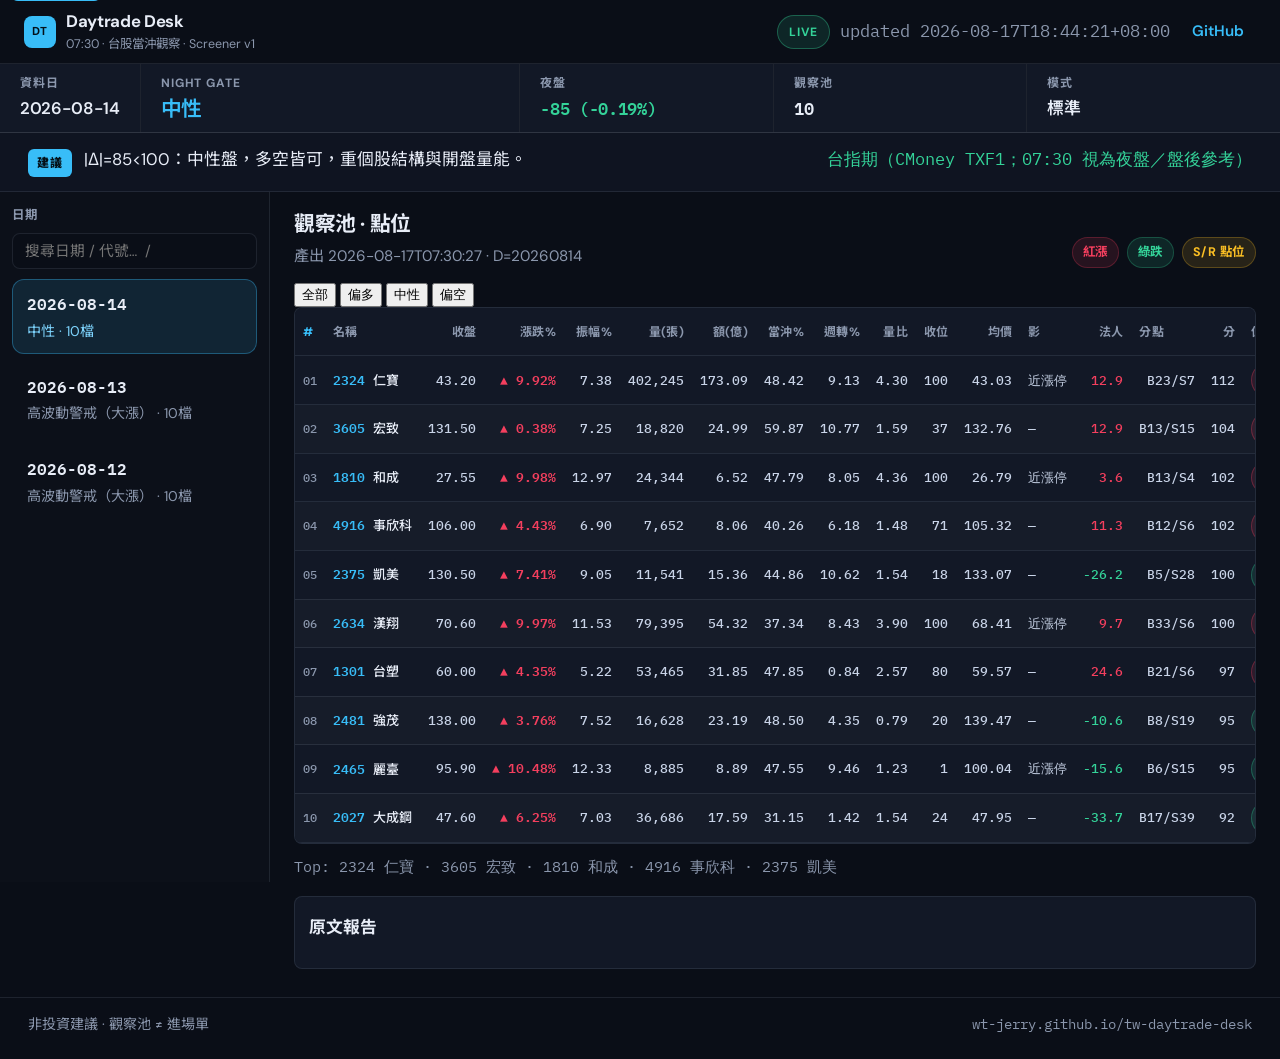
==== index.html @ 302ff069 "chore(desk): update tracker 2026-08-17 18:44:21" ====
<!DOCTYPE html>
<html lang="zh-Hant">
<head>
  <meta charset="UTF-8" />
  <meta name="viewport" content="width=device-width, initial-scale=1, viewport-fit=cover" />
  <title>TW Daytrade Desk</title>
  <meta name="description" content="每日 07:30 台股當沖觀察池 · 點位回溯" />
  <meta name="theme-color" content="#0d1421" />
  <meta name="mobile-web-app-capable" content="yes" />
  <meta name="apple-mobile-web-app-capable" content="yes" />
  <script>
    (function () {
      var p = location.pathname || "";
      if (p.indexOf("/tw-daytrade-desk") === 0) {
        var b = document.createElement("base");
        b.href = "/tw-daytrade-desk/";
        document.head.appendChild(b);
      }
    })();
  </script>
  <link rel="preconnect" href="https://fonts.googleapis.com" />
  <link rel="preconnect" href="https://fonts.gstatic.com" crossorigin />
  <link href="https://fonts.googleapis.com/css2?family=DM+Sans:ital,opsz,wght@0,9..40,400;0,9..40,500;0,9..40,600;0,9..40,700;1,9..40,500&family=IBM+Plex+Mono:wght@400;500;600&family=Noto+Sans+TC:wght@400;500;700&display=swap" rel="stylesheet" />
  <link rel="stylesheet" href="assets/desk.css?v=6.4" />
</head>
<body>
  <a class="skip" href="#content">跳至內容</a>

  <header class="topbar">
    <div class="brand">
      <span class="logo" aria-hidden="true">DT</span>
      <div>
        <div class="brand-name">Daytrade Desk</div>
        <div class="brand-tag">07:30 · 台股當沖觀察 · Screener v1</div>
      </div>
    </div>
    <div class="top-actions">
      <span id="pill-status" class="badge">…</span>
      <span id="updated-at" class="muted mono desktop-inline">—</span>
      <a class="link desktop-inline" href="https://github.com/WT-Jerry/tw-daytrade-desk" target="_blank" rel="noopener">GitHub</a>
    </div>
  </header>

  <section class="ticker" id="ticker" aria-label="當日情境摘要">
    <div class="ticker-item">
      <span class="t-k">資料日</span>
      <span class="t-v" id="d-date">—</span>
    </div>
    <div class="ticker-item grow">
      <span class="t-k">Night Gate</span>
      <span class="t-v gate" id="d-gate">—</span>
    </div>
    <div class="ticker-item">
      <span class="t-k">夜盤</span>
      <span class="t-v mono" id="d-chg">—</span>
    </div>
    <div class="ticker-item">
      <span class="t-k">觀察池</span>
      <span class="t-v mono" id="d-count">—</span>
    </div>
    <div class="ticker-item">
      <span class="t-k">模式</span>
      <span class="t-v" id="d-mode">—</span>
    </div>
  </section>

  <div class="advice-bar" id="advice-bar">
    <span class="advice-label">建議</span>
    <p id="d-advice">載入中…</p>
    <span class="mono muted" id="d-index"></span>
  </div>

  <main id="content" class="wrap">
    <section class="dates-panel">
      <div class="dates-head">
        <h2>日期</h2>
        <label class="sr-only" for="search">搜尋</label>
        <input id="search" type="search" placeholder="搜尋日期 / 代號…  /" autocomplete="off" enterkeyhint="search" />
      </div>
      <div id="archive-list" class="dates" role="listbox" aria-label="報告日期"></div>
    </section>

    <section class="main-panel">
      <div id="empty" class="empty hidden">
        <h2>尚無報告</h2>
        <p>等待 07:30 排程寫入資料。</p>
      </div>

      <article id="detail" class="detail hidden">
        <div class="panel-head">
          <div>
            <h2>觀察池 · 點位</h2>
            <p class="sub" id="d-generated">—</p>
          </div>
          <div class="legend">
            <span class="lg up">紅漲</span>
            <span class="lg down">綠跌</span>
            <span class="lg sr">S/R 點位</span>
          </div>
        </div>

        <div class="pool-toolbar" id="pool-toolbar">
          <div class="bias-filters" role="tablist" aria-label="偏向篩選">
            <button type="button" class="chip on" data-bias="all" role="tab" aria-selected="true">全部</button>
            <button type="button" class="chip" data-bias="long" role="tab" aria-selected="false">偏多</button>
            <button type="button" class="chip" data-bias="mid" role="tab" aria-selected="false">中性</button>
            <button type="button" class="chip" data-bias="short" role="tab" aria-selected="false">偏空</button>
          </div>
        </div>

        <div id="cards" class="cards" aria-label="觀察池票帶"></div>

        <div class="table-scroll desktop-only">
          <table id="tbl">
            <thead>
              <tr>
                <th data-sort="i">#</th>
                <th data-sort="code">名稱</th>
                <th class="num" data-sort="closeN">收盤</th>
                <th class="num" data-sort="chgN">漲跌%</th>
                <th class="num" data-sort="ampN">振幅%</th>
                <th class="num" data-sort="lotsN">量(張)</th>
                <th class="num" data-sort="tvN">額(億)</th>
                <th class="num" data-sort="dtrN">當沖%</th>
                <th class="num" data-sort="turnN">週轉%</th>
                <th class="num" data-sort="volN">量比</th>
                <th class="num" data-sort="posN">收位</th>
                <th class="num" data-sort="vwapN">均價</th>
                <th data-sort="wick">影</th>
                <th class="num" data-sort="instN">法人</th>
                <th data-sort="broker">分點</th>
                <th class="num" data-sort="scoreN">分</th>
                <th data-sort="bias">偏向</th>
                <th class="sr num" data-sort="supportN">支撐</th>
                <th class="sr num" data-sort="resistN">壓力</th>
              </tr>
            </thead>
            <tbody></tbody>
          </table>
        </div>

        <div class="tops mono muted" id="d-top-codes"></div>

        <details class="raw">
          <summary>原文報告</summary>
          <pre id="d-md"></pre>
        </details>
      </article>
    </section>
  </main>

  <footer class="foot">
    <span>非投資建議 · 觀察池 ≠ 進場單</span>
    <span class="mono">wt-jerry.github.io/tw-daytrade-desk</span>
  </footer>

  <script src="assets/desk.js?v=6.4"></script>
</body>
</html>
---- assets/desk.css ----
/* Daytrade Desk v4 — mobile cards first, desktop table
   Cool charcoal + cyan · TW red-up / green-down
   Phone: vertical scroll only, larger type, no horizontal pan
*/
:root {
  --bg: #0a0e17;
  --bg-elev: #121826;
  --bg-soft: #171e2e;
  --line: rgba(148, 163, 184, 0.14);
  --line-2: rgba(148, 163, 184, 0.22);
  --text: #e8edf7;
  --muted: #8b97ad;
  --cyan: #38bdf8;
  --cyan-dim: rgba(56, 189, 248, 0.12);
  --up: #f43f5e;
  --up-bg: rgba(244, 63, 94, 0.12);
  --down: #34d399;
  --down-bg: rgba(52, 211, 153, 0.12);
  --sr: #fbbf24;
  --sr-bg: rgba(251, 191, 36, 0.12);
  --ok: #34d399;
  --radius: 8px;
  --font: "DM Sans", "Noto Sans TC", system-ui, sans-serif;
  --mono: "IBM Plex Mono", ui-monospace, monospace;
  --shadow: 0 12px 40px rgba(0, 0, 0, 0.35);
  --tap: 48px;
}

*, *::before, *::after { box-sizing: border-box; }
html {
  -webkit-text-size-adjust: 100%;
  text-size-adjust: 100%;
  overflow-x: hidden;
}
body {
  margin: 0;
  min-height: 100vh;
  min-height: 100dvh;
  font-family: var(--font);
  font-size: 17px;
  line-height: 1.5;
  color: var(--text);
  overflow-x: hidden;
  background: var(--bg);
}

.sr-only {
  position: absolute; width: 1px; height: 1px; overflow: hidden;
  clip: rect(0,0,0,0); white-space: nowrap;
}
.skip {
  position: absolute; left: 10px; top: -40px; z-index: 99;
  background: var(--cyan); color: #041018; padding: 8px 12px;
  border-radius: 8px; font-weight: 700; text-decoration: none;
}
.skip:focus { top: 10px; }
.mono { font-family: var(--mono); font-variant-numeric: tabular-nums; }
.muted { color: var(--muted); }
.hidden { display: none !important; }
.up { color: var(--up) !important; }
.down { color: var(--down) !important; }
.flat { color: var(--muted) !important; }
.empty-hint { padding: 14px; font-size: 1rem; }

/* —— Topbar —— */
.topbar {
  display: flex; justify-content: space-between; align-items: center;
  gap: 12px; flex-wrap: wrap;
  height: auto; min-height: 64px;
  padding: 0 clamp(12px, 3vw, 24px);
  border-bottom: 1px solid var(--line);
  background: var(--bg);
  position: sticky; top: 0; z-index: 20;
}
.brand { display: flex; gap: 10px; align-items: center; min-width: 0; }
.logo {
  width: 32px; height: 32px; border-radius: 8px; flex: 0 0 auto;
  display: grid; place-items: center;
  font-weight: 700; letter-spacing: 0.04em; font-size: 0.72rem;
  color: #041018;
  background: var(--cyan);
}
.brand-name { font-weight: 700; font-size: 1.05rem; letter-spacing: -0.02em; }
.brand-tag { color: var(--muted); font-size: 0.78rem; margin-top: 1px; }
.top-actions { display: flex; align-items: center; gap: 10px; flex-wrap: wrap; }
.badge {
  font-size: 0.75rem; font-weight: 700; letter-spacing: 0.08em;
  text-transform: uppercase;
  padding: 7px 11px; border-radius: 999px;
  border: 1px solid var(--line-2); color: var(--muted);
  background: var(--bg-soft);
}
.badge.ok { color: var(--ok); border-color: rgba(52,211,153,.35); background: var(--down-bg); }
.badge.err { color: var(--up); border-color: rgba(244,63,94,.35); background: var(--up-bg); }
.link {
  color: var(--cyan); text-decoration: none; font-weight: 600; font-size: 0.95rem;
  padding: 10px 12px; border-radius: 8px; min-height: var(--tap);
  display: inline-flex; align-items: center;
}
.link:hover, .link:focus-visible { background: var(--cyan-dim); outline: none; }

/* —— Ticker —— */
.ticker {
  display: grid;
  grid-template-columns: auto 1.5fr repeat(3, minmax(0, 1fr));
  gap: 1px;
  background: var(--line);
  border-bottom: 1px solid var(--line);
}
.ticker-item {
  background: var(--bg-elev);
  padding: 10px clamp(12px, 2vw, 20px);
  min-height: 56px;
  display: flex; flex-direction: column; justify-content: center; gap: 4px;
  min-width: 0;
}
.ticker-item.grow { background: var(--bg-elev); }
.t-k {
  font-size: 0.75rem; font-weight: 700; letter-spacing: 0.08em;
  text-transform: uppercase; color: var(--muted);
}
.t-v {
  font-size: 1.05rem; font-weight: 600; letter-spacing: -0.02em;
  font-variant-numeric: tabular-nums;
  overflow-wrap: anywhere;
}
.t-v.gate {
  color: var(--cyan);
  font-size: clamp(1.05rem, 2.4vw, 1.3rem);
  line-height: 1.25;
}
.t-v.mono { font-family: var(--mono); }

.advice-bar {
  display: flex; align-items: flex-start; gap: 12px; flex-wrap: wrap;
  padding: 14px clamp(12px, 3vw, 28px);
  border-bottom: 1px solid var(--line);
  background: rgba(18, 24, 38, 0.7);
}
.advice-label {
  flex: 0 0 auto;
  font-size: 0.75rem; font-weight: 800; letter-spacing: 0.1em;
  color: #041018; background: var(--cyan);
  padding: 5px 9px; border-radius: 6px; margin-top: 2px;
}
.advice-bar p {
  margin: 0; flex: 1 1 220px; color: var(--text);
  font-size: 1.05rem; line-height: 1.5;
  overflow-wrap: anywhere;
}

/* —— Layout —— */
.wrap {
  display: grid;
  grid-template-columns: minmax(220px, 270px) minmax(0, 1fr);
  gap: 0;
  min-height: calc(100vh - 240px);
  min-width: 0;
}
.dates-panel {
  border-right: 1px solid var(--line);
  background: rgba(12, 16, 26, 0.75);
  padding: 14px 12px 20px;
  display: flex; flex-direction: column; gap: 10px;
  max-height: calc(100vh - 210px);
  position: sticky; top: 76px;
  min-width: 0;
}
.dates-head h2 {
  margin: 0 0 8px; font-size: 0.78rem; letter-spacing: 0.12em;
  text-transform: uppercase; color: var(--muted); font-weight: 700;
}
#search {
  width: 100%; min-height: 32px;
  border-radius: 8px; border: 1px solid var(--line);
  background: var(--bg); color: var(--text);
  padding: 6px 12px; font: inherit; font-size: 0.92rem; outline: none;
}
#search:focus {
  border-color: rgba(56,189,248,.55);
  box-shadow: 0 0 0 3px rgba(56,189,248,.15);
}
.dates {
  overflow: auto; display: flex; flex-direction: column; gap: 8px;
  -webkit-overflow-scrolling: touch;
}
.date-btn {
  text-align: left; cursor: pointer; font: inherit; color: inherit;
  border: 1px solid transparent;
  background: transparent;
  border-radius: 12px;
  padding: 12px 14px;
  min-height: 56px;
  transition: background .15s ease, border-color .15s ease;
}
.date-btn:hover { background: var(--bg-soft); }
.date-btn:focus-visible { outline: 2px solid var(--cyan); outline-offset: 1px; }
.date-btn.active {
  background: var(--cyan-dim);
  border-color: rgba(56,189,248,.35);
}
.date-btn .d {
  font-family: var(--mono); font-weight: 600; font-size: 1.02rem;
}
.date-btn .g {
  display: block; margin-top: 4px; font-size: 0.88rem; color: var(--muted);
  white-space: normal; line-height: 1.35;
}
.date-btn.active .g { color: #7dd3fc; }

.main-panel {
  padding: 16px clamp(12px, 2vw, 24px) 28px;
  min-width: 0;
  overflow-x: auto;
}
.empty { text-align: center; padding: 72px 20px; color: var(--muted); }
.empty h2 { color: var(--text); margin: 0 0 8px; font-size: 1.35rem; }

.panel-head {
  display: flex; justify-content: space-between; align-items: flex-end;
  gap: 12px; flex-wrap: wrap; margin-bottom: 14px;
}
.panel-head h2 {
  margin: 0; font-size: 1.3rem; letter-spacing: -0.02em;
}
.sub { margin: 6px 0 0; color: var(--muted); font-size: 0.95rem; }
.legend { display: flex; gap: 8px; flex-wrap: wrap; }
.lg {
  font-size: 0.78rem; font-weight: 700; letter-spacing: 0.04em;
  padding: 5px 10px; border-radius: 999px; border: 1px solid var(--line);
}
.lg.up { color: var(--up); background: var(--up-bg); border-color: rgba(244,63,94,.25); }
.lg.down { color: var(--down); background: var(--down-bg); border-color: rgba(52,211,153,.25); }
.lg.sr { color: var(--sr); background: var(--sr-bg); border-color: rgba(251,191,36,.25); }

/* —— Mobile stock cards (default on narrow) —— */
.cards {
  display: flex;
  flex-direction: column;
  gap: 12px;
}
.stock-card {
  border: 1px solid var(--line);
  border-radius: 16px;
  background: var(--bg-elev);
  box-shadow: var(--shadow);
  padding: 14px 14px 12px;
  min-width: 0;
}
.sc-head {
  display: flex;
  justify-content: space-between;
  align-items: center;
  gap: 10px;
  margin-bottom: 12px;
}
.sc-id {
  display: flex;
  align-items: baseline;
  gap: 8px;
  flex-wrap: wrap;
  min-width: 0;
}
.sc-rank {
  font-family: var(--mono);
  color: var(--muted);
  font-size: 0.9rem;
  font-weight: 600;
}
.sc-code {
  font-family: var(--mono);
  color: var(--cyan);
  font-weight: 700;
  font-size: 1.25rem;
}
.sc-name {
  font-weight: 700;
  font-size: 1.15rem;
  color: var(--text);
}
.sc-price-row {
  display: grid;
  grid-template-columns: 1.2fr 1.2fr 0.8fr;
  gap: 8px;
  margin-bottom: 12px;
}
.sc-price, .sc-chg, .sc-score {
  background: rgba(0,0,0,.22);
  border: 1px solid var(--line);
  border-radius: 12px;
  padding: 10px 12px;
  min-width: 0;
}
.sc-k {
  display: block;
  font-size: 0.72rem;
  font-weight: 700;
  letter-spacing: 0.08em;
  text-transform: uppercase;
  color: var(--muted);
  margin-bottom: 4px;
}
.sc-close {
  font-size: 1.45rem;
  font-weight: 700;
  letter-spacing: -0.02em;
}
.sc-chg-v {
  font-size: 1.35rem;
  font-weight: 700;
}
.sc-score-v {
  font-size: 1.35rem;
  font-weight: 700;
  color: var(--text);
}
.sc-sr {
  display: grid;
  grid-template-columns: 1fr auto 1fr;
  gap: 8px;
  align-items: stretch;
  margin-bottom: 12px;
}
.sc-sr-box {
  background: var(--sr-bg);
  border: 1px solid rgba(251,191,36,.28);
  border-radius: 12px;
  padding: 12px;
  min-width: 0;
}
.sc-sr-box .mono {
  display: block;
  margin-top: 4px;
  font-size: 1.4rem;
  font-weight: 700;
}
.sc-sr-mid {
  display: grid;
  place-items: center;
  color: var(--sr);
  font-weight: 700;
  opacity: 0.7;
  font-size: 1.1rem;
}
.sc-stats {
  display: flex;
  flex-wrap: wrap;
  gap: 8px;
}
.sc-stats span {
  display: inline-flex;
  align-items: baseline;
  gap: 5px;
  padding: 7px 10px;
  border-radius: 999px;
  background: rgba(255,255,255,.03);
  border: 1px solid var(--line);
  font-family: var(--mono);
  font-size: 0.95rem;
  font-weight: 600;
  color: #d5deef;
}
.sc-stats i {
  font-style: normal;
  font-family: var(--font);
  font-size: 0.72rem;
  font-weight: 700;
  letter-spacing: 0.04em;
  text-transform: uppercase;
  color: var(--muted);
}

.bias {
  display: inline-block;
  padding: 6px 12px;
  border-radius: 999px;
  font-family: var(--font);
  font-size: 0.9rem;
  font-weight: 700;
  border: 1px solid var(--line);
  white-space: nowrap;
}
.bias.long { color: #fecdd3; background: var(--up-bg); border-color: rgba(244,63,94,.3); }
.bias.short { color: #a7f3d0; background: var(--down-bg); border-color: rgba(52,211,153,.3); }
.bias.mid { color: var(--muted); background: rgba(255,255,255,.03); }
.sr-val { color: var(--sr); font-weight: 700; }

/* Desktop table hidden on narrow screens */
.desktop-only { display: none; }

.table-scroll {
  overflow: auto;
  border: 1px solid var(--line);
  border-radius: var(--radius);
  background: var(--bg-elev);
  -webkit-overflow-scrolling: touch;
  max-width: 100%;
}
table {
  width: 100%;
  border-collapse: collapse;
  font-family: var(--mono);
  font-size: 13px;
  font-variant-numeric: tabular-nums lining-nums;
  min-width: 0;
  table-layout: auto;
}
th, td {
  padding: 6px 8px;
  height: 48px;
  border-bottom: 1px solid var(--line);
  white-space: nowrap;
}
th {
  position: sticky; top: 0; z-index: 2;
  background: var(--bg-elev);
  color: var(--muted);
  font-family: var(--font);
  font-size: 12px;
  font-weight: 700;
  letter-spacing: 0.02em;
  text-align: left;
  cursor: pointer;
  user-select: none;
}
th.num, td.num { text-align: right; }
th.sorted { color: var(--cyan); }
th.sr, td.sr-col {
  background-image: linear-gradient(180deg, rgba(251,191,36,.06), transparent);
}
td { color: #c9d4e8; font-weight: 500; }
tbody tr:nth-child(even) { background: rgba(255,255,255,.015); }
tbody tr:hover { background: rgba(56,189,248,.05); }
.rank { color: var(--muted); font-size: 12px; }
.name-cell { display: flex; align-items: baseline; gap: 8px; line-height: 1.25; }
.name-cell .code { color: var(--cyan); font-weight: 600; font-size: 13px; }
.name-cell .nm { font-family: var(--font); font-weight: 500; color: var(--text); font-size: 13px; }
.chg-cell { font-weight: 600; }

.tops { margin-top: 12px; font-size: 0.92rem; overflow-wrap: anywhere; }

.raw {
  margin-top: 18px;
  border: 1px solid var(--line);
  border-radius: var(--radius);
  background: var(--bg-elev);
  padding: 4px 14px 14px;
}
.raw summary {
  cursor: pointer; font-weight: 700; padding: 14px 0;
  min-height: var(--tap); list-style: none;
  color: var(--text); font-size: 1.05rem;
}
.raw summary::-webkit-details-marker { display: none; }
.raw pre {
  margin: 0; white-space: pre-wrap; word-break: break-word;
  font-family: var(--mono); font-size: 0.92rem; line-height: 1.6;
  color: #b8c2d6;
  background: rgba(0,0,0,.25);
  border-radius: 10px; padding: 14px;
  border: 1px solid var(--line);
  max-height: 420px; overflow: auto;
}

.foot {
  display: flex; justify-content: space-between; gap: 10px; flex-wrap: wrap;
  padding: 16px clamp(12px, 3vw, 28px) 24px;
  border-top: 1px solid var(--line);
  color: var(--muted); font-size: 0.88rem;
}

:focus-visible { outline: 2px solid var(--cyan); outline-offset: 2px; }

/* —— Phone / tablet: cards only, no horizontal scroll —— */
@media (max-width: 1100px) {
  body { font-size: 18px; }
  .ticker {
    grid-template-columns: 1fr 1fr;
  }
  .ticker-item.grow { grid-column: 1 / -1; }
  .ticker-item { min-height: 72px; padding: 14px 14px; }
  .t-v { font-size: 1.2rem; }
  .t-v.gate { font-size: 1.15rem; }

  .wrap { grid-template-columns: 1fr; }
  .dates-panel {
    position: static;
    max-height: none;
    border-right: 0;
    border-bottom: 1px solid var(--line);
    padding: 14px 12px 12px;
  }
  .dates {
    display: flex;
    flex-direction: row;
    flex-wrap: nowrap;
    overflow-x: auto;
    overflow-y: hidden;
    gap: 8px;
    padding-bottom: 6px;
    scroll-snap-type: x proximity;
    -webkit-overflow-scrolling: touch;
  }
  .date-btn {
    flex: 0 0 auto;
    scroll-snap-align: start;
    min-width: min(70vw, 220px);
    max-width: 240px;
  }

  .desktop-only { display: none !important; }
  .cards { display: flex; }

  .main-panel { padding: 14px 12px 28px; overflow-x: hidden; }
  .panel-head h2 { font-size: 1.35rem; }
  .advice-bar p { font-size: 1.08rem; }

  .sc-price-row { grid-template-columns: 1fr 1fr; }
  .sc-score { grid-column: 1 / -1; }
}

@media (max-width: 420px) {
  body { font-size: 18.5px; }
  .brand-name { font-size: 1.15rem; }
  .sc-code { font-size: 1.3rem; }
  .sc-name { font-size: 1.2rem; }
  .sc-close, .sc-chg-v, .sc-score-v, .sc-sr-box .mono { font-size: 1.5rem; }
  .sc-stats span { font-size: 0.98rem; padding: 8px 11px; }
}

/* Wide desktop: show table, hide cards */
@media (min-width: 1101px) {
  .cards { display: none; }
  .desktop-only { display: block; }
  body { font-size: 16.5px; }
}

@media (prefers-reduced-motion: reduce) {
  * { transition: none !important; animation: none !important; }
}

@supports (padding: max(0px)) {
  body {
    padding-left: max(0px, env(safe-area-inset-left));
    padding-right: max(0px, env(safe-area-inset-right));
    padding-bottom: max(0px, env(safe-area-inset-bottom));
  }
}
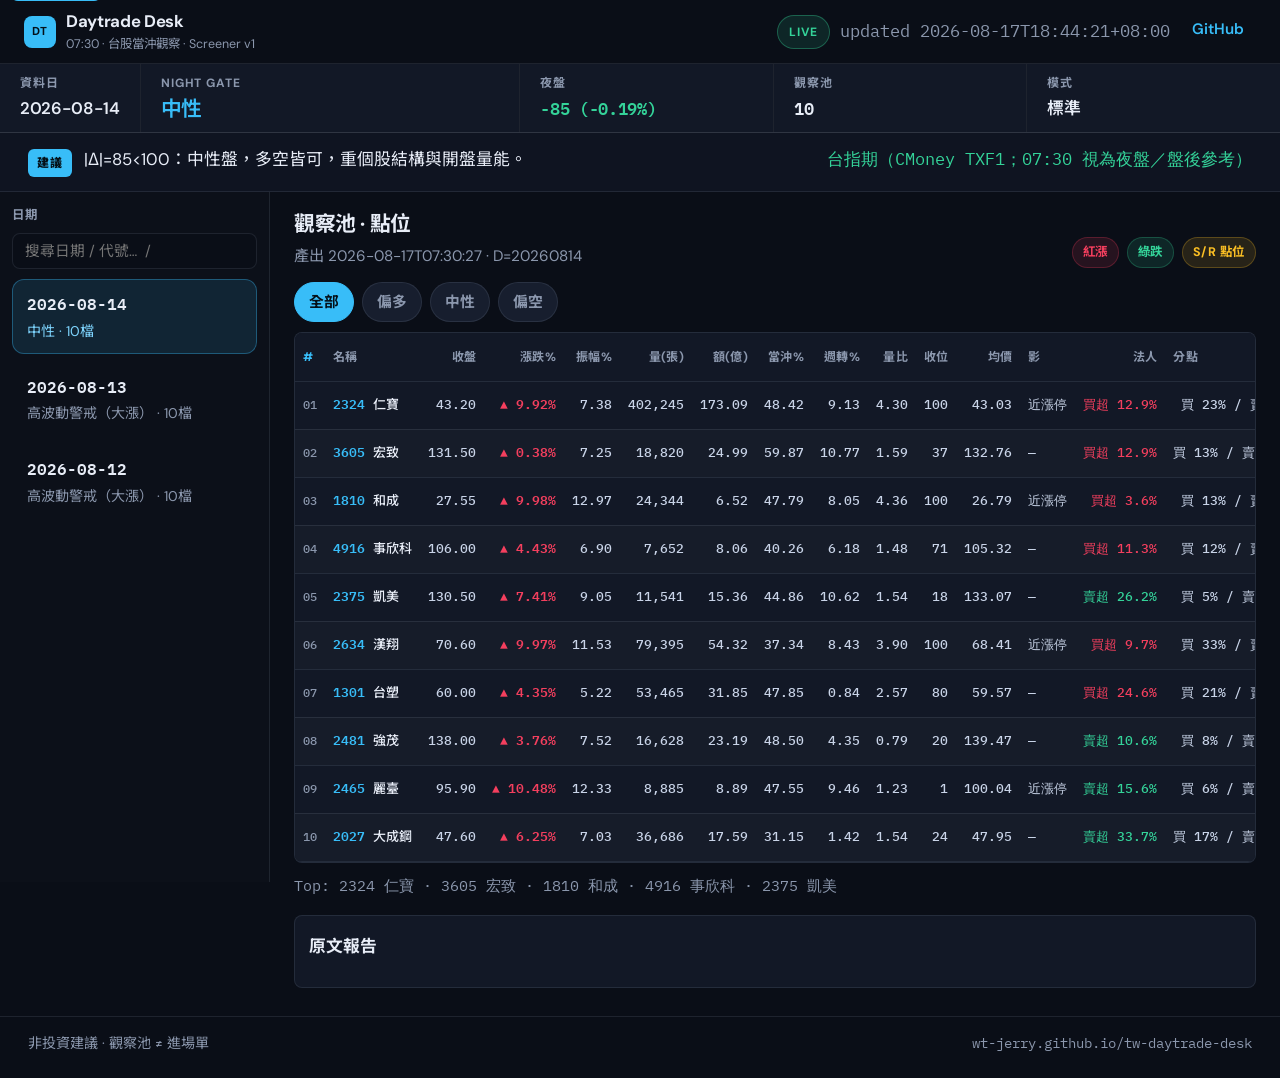
==== commit 7f66fcbd: "chore(desk): update tracker 2026-08-17 18:56:51" ====
--- a/index.html
+++ b/index.html
@@ -21,7 +21,7 @@
   <link rel="preconnect" href="https://fonts.googleapis.com" />
   <link rel="preconnect" href="https://fonts.gstatic.com" crossorigin />
   <link href="https://fonts.googleapis.com/css2?family=DM+Sans:ital,opsz,wght@0,9..40,400;0,9..40,500;0,9..40,600;0,9..40,700;1,9..40,500&family=IBM+Plex+Mono:wght@400;500;600&family=Noto+Sans+TC:wght@400;500;700&display=swap" rel="stylesheet" />
-  <link rel="stylesheet" href="assets/desk.css?v=6.4" />
+  <link rel="stylesheet" href="assets/desk.css?v=6.5" />
 </head>
 <body>
   <a class="skip" href="#content">跳至內容</a>
@@ -154,6 +154,6 @@
     <span class="mono">wt-jerry.github.io/tw-daytrade-desk</span>
   </footer>
 
-  <script src="assets/desk.js?v=6.4"></script>
+  <script src="assets/desk.js?v=6.5"></script>
 </body>
 </html>
--- a/assets/desk.css
+++ b/assets/desk.css
@@ -1,6 +1,7 @@
-/* Daytrade Desk v4 — mobile cards first, desktop table
+/* Daytrade Desk v6 — desktop table + mobile ticket tape
    Cool charcoal + cyan · TW red-up / green-down
-   Phone: vertical scroll only, larger type, no horizontal pan
+   Phone: sticky HUD, compact S→R rail tickets, no page H-scroll
+   Backups: v4 (Jerry approved cards), v5.1 (desktop density), v6 (this ticket-tape)
 */
 :root {
   --bg: #0a0e17;
@@ -22,7 +23,6 @@
   --radius: 8px;
   --font: "DM Sans", "Noto Sans TC", system-ui, sans-serif;
   --mono: "IBM Plex Mono", ui-monospace, monospace;
-  --shadow: 0 12px 40px rgba(0, 0, 0, 0.35);
   --tap: 48px;
 }
 
@@ -98,6 +98,7 @@
   display: inline-flex; align-items: center;
 }
 .link:hover, .link:focus-visible { background: var(--cyan-dim); outline: none; }
+.desktop-inline { display: inline; }
 
 /* —— Ticker —— */
 .ticker {
@@ -114,7 +115,6 @@
   display: flex; flex-direction: column; justify-content: center; gap: 4px;
   min-width: 0;
 }
-.ticker-item.grow { background: var(--bg-elev); }
 .t-k {
   font-size: 0.75rem; font-weight: 700; letter-spacing: 0.08em;
   text-transform: uppercase; color: var(--muted);
@@ -233,137 +233,208 @@
 .lg.down { color: var(--down); background: var(--down-bg); border-color: rgba(52,211,153,.25); }
 .lg.sr { color: var(--sr); background: var(--sr-bg); border-color: rgba(251,191,36,.25); }
 
-/* —— Mobile stock cards (default on narrow) —— */
+.pool-toolbar { margin: 0 0 12px; }
+.bias-filters { display: flex; flex-wrap: wrap; gap: 8px; }
+.chip {
+  cursor: pointer;
+  font: inherit;
+  font-size: 0.92rem;
+  font-weight: 700;
+  color: var(--muted);
+  background: var(--bg-soft);
+  border: 1px solid var(--line);
+  border-radius: 999px;
+  padding: 8px 14px;
+  min-height: 40px;
+  transition: background .15s ease, color .15s ease, border-color .15s ease;
+}
+.chip:hover { background: var(--bg-elev); color: var(--text); }
+.chip.on {
+  color: #041018;
+  background: var(--cyan);
+  border-color: var(--cyan);
+}
+.chip:focus-visible { outline: 2px solid var(--cyan); outline-offset: 2px; }
+
+/* —— Mobile ticket tape —— */
 .cards {
   display: flex;
   flex-direction: column;
-  gap: 12px;
-}
-.stock-card {
-  border: 1px solid var(--line);
-  border-radius: 16px;
+  gap: 8px;
+}
+.ticket {
+  border: 1px solid var(--line);
+  border-radius: 8px;
   background: var(--bg-elev);
-  box-shadow: var(--shadow);
-  padding: 14px 14px 12px;
-  min-width: 0;
-}
-.sc-head {
-  display: flex;
-  justify-content: space-between;
-  align-items: center;
-  gap: 10px;
-  margin-bottom: 12px;
-}
-.sc-id {
+  min-width: 0;
+  overflow: hidden;
+}
+.ticket.open { border-color: rgba(56,189,248,.28); }
+.ticket-main {
+  display: block;
+  width: 100%;
+  text-align: left;
+  cursor: pointer;
+  font: inherit;
+  color: inherit;
+  background: transparent;
+  border: 0;
+  padding: 10px 12px 12px;
+  min-height: 44px;
+}
+.ticket-main:focus-visible { outline: 2px solid var(--cyan); outline-offset: -2px; }
+.tk-row1, .tk-row2 {
   display: flex;
   align-items: baseline;
   gap: 8px;
-  flex-wrap: wrap;
-  min-width: 0;
-}
-.sc-rank {
+  min-width: 0;
+}
+.tk-row1 { margin-bottom: 6px; }
+.tk-row2 {
+  justify-content: space-between;
+  margin-bottom: 10px;
+}
+.tk-rank {
   font-family: var(--mono);
   color: var(--muted);
-  font-size: 0.9rem;
+  font-size: 0.88rem;
   font-weight: 600;
-}
-.sc-code {
+  flex: 0 0 auto;
+}
+.tk-code {
   font-family: var(--mono);
   color: var(--cyan);
   font-weight: 700;
-  font-size: 1.25rem;
-}
-.sc-name {
-  font-weight: 700;
   font-size: 1.15rem;
-  color: var(--text);
-}
-.sc-price-row {
+}
+.tk-name {
+  font-weight: 700;
+  font-size: 1.08rem;
+  min-width: 0;
+  overflow: hidden;
+  text-overflow: ellipsis;
+  white-space: nowrap;
+  flex: 1 1 auto;
+}
+.tk-close {
+  font-size: 1.45rem;
+  font-weight: 700;
+  letter-spacing: -0.03em;
+}
+.tk-chg {
+  font-size: 1.12rem;
+  font-weight: 700;
+}
+.tk-score {
+  font-size: 0.95rem;
+  font-weight: 600;
+  color: var(--muted);
+}
+.tk-score b { color: var(--text); font-weight: 700; }
+
+.sr-rail { min-width: 0; }
+.sr-ends {
+  display: flex;
+  align-items: baseline;
+  justify-content: space-between;
+  gap: 8px;
+  margin-bottom: 6px;
+  font-family: var(--mono);
+  font-size: 1.05rem;
+  font-weight: 700;
+  color: var(--sr);
+}
+.sr-tag {
+  font-family: var(--font);
+  font-size: 0.72rem;
+  letter-spacing: 0.06em;
+  padding: 2px 7px;
+  border-radius: 999px;
+  background: var(--sr-bg);
+  border: 1px solid rgba(251,191,36,.35);
+  color: var(--sr);
+}
+.sr-track {
+  position: relative;
+  height: 8px;
+  border-radius: 99px;
+  background: rgba(251, 191, 36, 0.16);
+  overflow: visible;
+}
+.sr-fill {
+  display: block;
+  height: 100%;
+  width: var(--pos, 50%);
+  border-radius: 99px;
+  background: linear-gradient(90deg, rgba(251,191,36,.25), rgba(251,191,36,.7));
+}
+.sr-tick {
+  position: absolute;
+  top: 50%;
+  left: var(--pos, 50%);
+  width: 12px;
+  height: 12px;
+  border-radius: 50%;
+  background: var(--text);
+  border: 2px solid var(--sr);
+  transform: translate(-50%, -50%);
+  box-shadow: 0 0 0 3px rgba(10, 14, 23, 0.85);
+}
+.tk-chips {
   display: grid;
-  grid-template-columns: 1.2fr 1.2fr 0.8fr;
+  grid-template-columns: 1fr 1fr;
   gap: 8px;
-  margin-bottom: 12px;
-}
-.sc-price, .sc-chg, .sc-score {
-  background: rgba(0,0,0,.22);
-  border: 1px solid var(--line);
-  border-radius: 12px;
-  padding: 10px 12px;
-  min-width: 0;
-}
-.sc-k {
-  display: block;
+  margin-top: 10px;
+}
+.tk-chip {
+  display: flex;
+  flex-direction: column;
+  gap: 2px;
+  min-width: 0;
+  padding: 7px 9px;
+  border-radius: 8px;
+  background: rgba(255,255,255,.03);
+  border: 1px solid var(--line);
+}
+.tk-chip i {
+  font-style: normal;
   font-size: 0.72rem;
   font-weight: 700;
-  letter-spacing: 0.08em;
-  text-transform: uppercase;
+  letter-spacing: 0.06em;
   color: var(--muted);
-  margin-bottom: 4px;
-}
-.sc-close {
-  font-size: 1.45rem;
-  font-weight: 700;
-  letter-spacing: -0.02em;
-}
-.sc-chg-v {
-  font-size: 1.35rem;
-  font-weight: 700;
-}
-.sc-score-v {
-  font-size: 1.35rem;
-  font-weight: 700;
-  color: var(--text);
-}
-.sc-sr {
-  display: grid;
-  grid-template-columns: 1fr auto 1fr;
-  gap: 8px;
-  align-items: stretch;
-  margin-bottom: 12px;
-}
-.sc-sr-box {
-  background: var(--sr-bg);
-  border: 1px solid rgba(251,191,36,.28);
-  border-radius: 12px;
-  padding: 12px;
-  min-width: 0;
-}
-.sc-sr-box .mono {
-  display: block;
-  margin-top: 4px;
-  font-size: 1.4rem;
-  font-weight: 700;
-}
-.sc-sr-mid {
-  display: grid;
-  place-items: center;
-  color: var(--sr);
-  font-weight: 700;
-  opacity: 0.7;
-  font-size: 1.1rem;
-}
-.sc-stats {
-  display: flex;
+}
+.tk-chip b {
+  font-weight: 700;
+  font-size: 0.98rem;
+  line-height: 1.25;
+  overflow: hidden;
+  text-overflow: ellipsis;
+  white-space: nowrap;
+}
+.ticket-more {
+  display: none;
   flex-wrap: wrap;
-  gap: 8px;
-}
-.sc-stats span {
+  gap: 6px;
+  padding: 0 12px 12px;
+}
+.ticket.open .ticket-more { display: flex; }
+.ticket-more span {
   display: inline-flex;
   align-items: baseline;
   gap: 5px;
-  padding: 7px 10px;
-  border-radius: 999px;
+  padding: 7px 9px;
+  border-radius: 8px;
   background: rgba(255,255,255,.03);
   border: 1px solid var(--line);
   font-family: var(--mono);
-  font-size: 0.95rem;
+  font-size: 0.92rem;
   font-weight: 600;
   color: #d5deef;
 }
-.sc-stats i {
+.ticket-more i {
   font-style: normal;
   font-family: var(--font);
-  font-size: 0.72rem;
+  font-size: 0.7rem;
   font-weight: 700;
   letter-spacing: 0.04em;
   text-transform: uppercase;
@@ -372,20 +443,20 @@
 
 .bias {
   display: inline-block;
-  padding: 6px 12px;
-  border-radius: 999px;
+  padding: 5px 10px;
+  border-radius: 8px;
   font-family: var(--font);
-  font-size: 0.9rem;
+  font-size: 0.85rem;
   font-weight: 700;
   border: 1px solid var(--line);
   white-space: nowrap;
+  flex: 0 0 auto;
 }
 .bias.long { color: #fecdd3; background: var(--up-bg); border-color: rgba(244,63,94,.3); }
 .bias.short { color: #a7f3d0; background: var(--down-bg); border-color: rgba(52,211,153,.3); }
 .bias.mid { color: var(--muted); background: rgba(255,255,255,.03); }
 .sr-val { color: var(--sr); font-weight: 700; }
 
-/* Desktop table hidden on narrow screens */
 .desktop-only { display: none; }
 
 .table-scroll {
@@ -471,68 +542,143 @@
 
 :focus-visible { outline: 2px solid var(--cyan); outline-offset: 2px; }
 
-/* —— Phone / tablet: cards only, no horizontal scroll —— */
+/* —— Phone / tablet: ticket tape, no page H-scroll —— */
 @media (max-width: 1100px) {
   body { font-size: 18px; }
+
+  .topbar {
+    flex-wrap: nowrap;
+    min-height: 52px;
+    height: 52px;
+    padding: 0 12px;
+  }
+  .brand-tag,
+  .desktop-inline { display: none !important; }
+  .badge { padding: 5px 9px; }
+
   .ticker {
-    grid-template-columns: 1fr 1fr;
-  }
-  .ticker-item.grow { grid-column: 1 / -1; }
-  .ticker-item { min-height: 72px; padding: 14px 14px; }
-  .t-v { font-size: 1.2rem; }
-  .t-v.gate { font-size: 1.15rem; }
+    position: sticky;
+    top: 52px;
+    z-index: 19;
+    display: flex;
+    flex-wrap: nowrap;
+    gap: 10px;
+    overflow-x: auto;
+    overflow-y: hidden;
+    background: var(--bg-elev);
+    padding: 8px 12px;
+    border-bottom: 1px solid var(--line);
+    -webkit-overflow-scrolling: touch;
+  }
+  .ticker-item,
+  .ticker-item.grow {
+    flex: 0 0 auto;
+    min-width: 0;
+    min-height: 0;
+    padding: 0;
+    background: transparent;
+    flex-direction: row;
+    align-items: baseline;
+    gap: 6px;
+  }
+  .t-k { display: none; }
+  .t-v { font-size: 0.92rem; }
+  .t-v.gate { font-size: 0.95rem; }
+
+  .advice-bar {
+    padding: 6px 12px;
+    gap: 8px;
+    cursor: pointer;
+  }
+  .advice-bar p {
+    font-size: 0.92rem;
+    line-height: 1.35;
+    display: -webkit-box;
+    -webkit-box-orient: vertical;
+    -webkit-line-clamp: 2;
+    line-clamp: 2;
+    overflow: hidden;
+  }
+  .advice-bar.expanded p {
+    display: block;
+    -webkit-line-clamp: unset;
+    line-clamp: unset;
+  }
+  #d-index { display: none; }
 
   .wrap { grid-template-columns: 1fr; }
   .dates-panel {
-    position: static;
+    position: relative;
+    top: auto;
     max-height: none;
     border-right: 0;
     border-bottom: 1px solid var(--line);
-    padding: 14px 12px 12px;
-  }
+    padding: 8px 12px;
+    gap: 6px;
+  }
+  .dates-head h2 { display: none; }
+  #search { min-height: 36px; font-size: 0.95rem; }
   .dates {
     display: flex;
     flex-direction: row;
     flex-wrap: nowrap;
     overflow-x: auto;
     overflow-y: hidden;
-    gap: 8px;
-    padding-bottom: 6px;
+    gap: 6px;
+    padding: 2px 20px 2px 0;
     scroll-snap-type: x proximity;
     -webkit-overflow-scrolling: touch;
+    mask-image: linear-gradient(90deg, #000 86%, transparent);
   }
   .date-btn {
     flex: 0 0 auto;
     scroll-snap-align: start;
-    min-width: min(70vw, 220px);
-    max-width: 240px;
-  }
+    border-radius: 8px;
+    min-width: auto;
+    max-width: none;
+    min-height: 44px;
+    padding: 6px 10px;
+    border-color: var(--line);
+    background: var(--bg-elev);
+  }
+  .date-btn .d { font-size: 0.92rem; }
+  .date-btn .g {
+    margin-top: 1px;
+    font-size: 0.75rem;
+    white-space: nowrap;
+  }
+  .date-btn .g-gate { display: none; }
 
   .desktop-only { display: none !important; }
   .cards { display: flex; }
-
-  .main-panel { padding: 14px 12px 28px; overflow-x: hidden; }
-  .panel-head h2 { font-size: 1.35rem; }
-  .advice-bar p { font-size: 1.08rem; }
-
-  .sc-price-row { grid-template-columns: 1fr 1fr; }
-  .sc-score { grid-column: 1 / -1; }
+  .panel-head { display: none; }
+
+  .main-panel { padding: 8px 12px 28px; overflow-x: hidden; }
+  .pool-toolbar { margin-bottom: 6px; }
+  .chip { min-height: 40px; padding: 6px 12px; font-size: 0.9rem; }
+
+  .ticket-main { padding: 8px 10px 10px; }
+  .tk-row1 { margin-bottom: 4px; }
+  .tk-row2 { margin-bottom: 6px; }
+  .tk-close { font-size: 1.35rem; }
+  .tk-chg { font-size: 1.02rem; }
+  .sr-ends { font-size: 1.02rem; margin-bottom: 4px; }
+  .sr-track { height: 6px; }
 }
 
 @media (max-width: 420px) {
   body { font-size: 18.5px; }
-  .brand-name { font-size: 1.15rem; }
-  .sc-code { font-size: 1.3rem; }
-  .sc-name { font-size: 1.2rem; }
-  .sc-close, .sc-chg-v, .sc-score-v, .sc-sr-box .mono { font-size: 1.5rem; }
-  .sc-stats span { font-size: 0.98rem; padding: 8px 11px; }
-}
-
-/* Wide desktop: show table, hide cards */
+  .brand-name { font-size: 1.08rem; }
+  .tk-code { font-size: 1.2rem; }
+  .tk-name { font-size: 1.1rem; }
+}
+
+/* Wide desktop: table, hide tickets */
 @media (min-width: 1101px) {
   .cards { display: none; }
   .desktop-only { display: block; }
   body { font-size: 16.5px; }
+  .pool-toolbar { margin-bottom: 10px; }
 }
 
 @media (prefers-reduced-motion: reduce) {
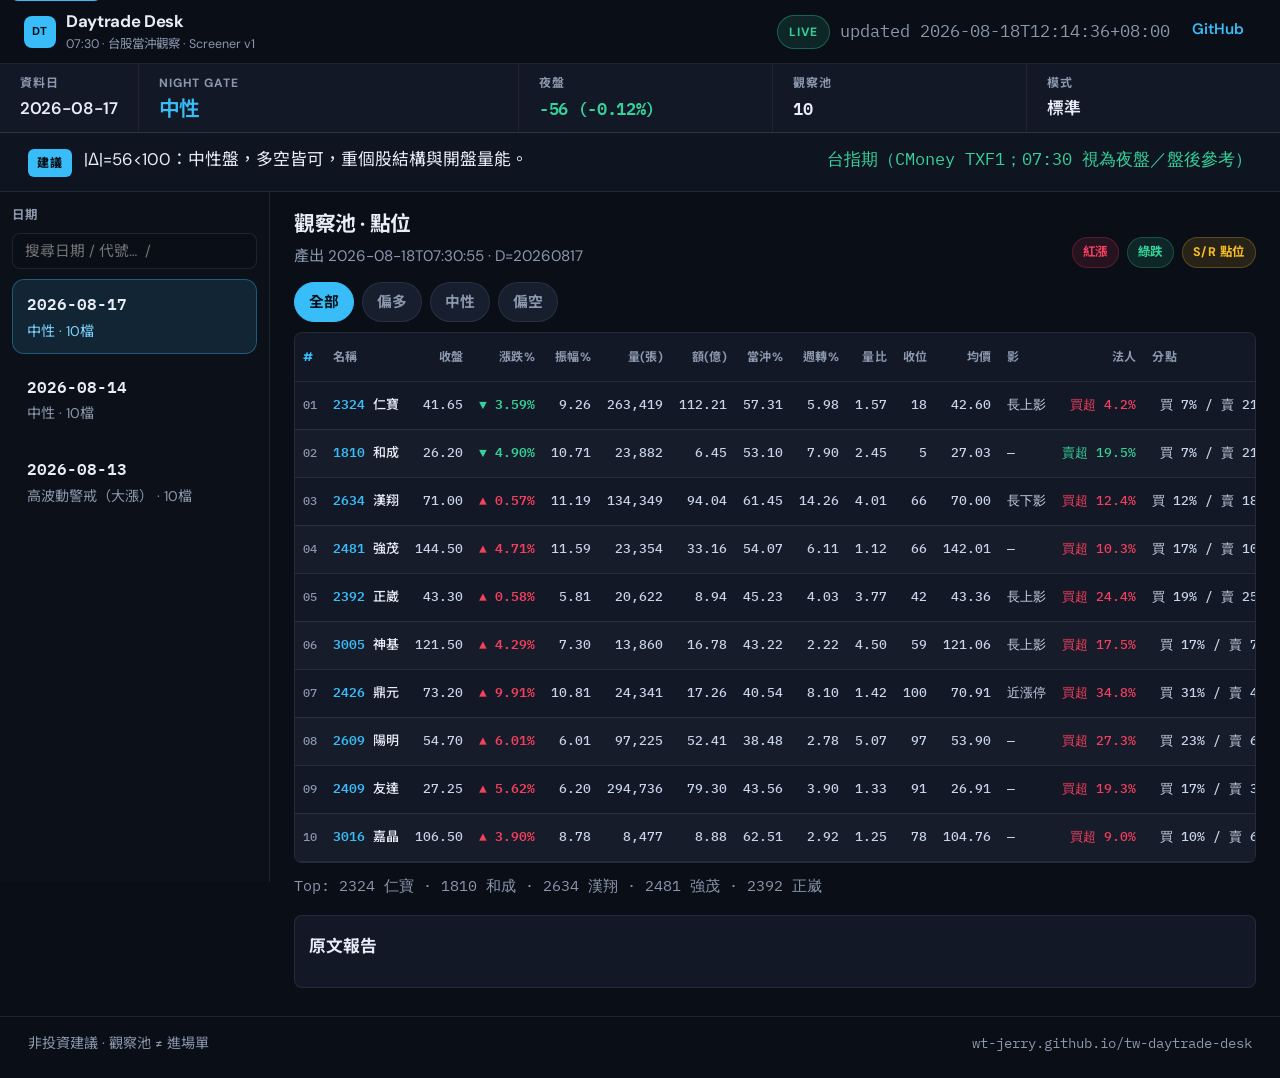
==== commit 14e3fcd1: "chore(desk): update tracker 2026-08-18 12:14:36" ====
--- a/index.html
+++ b/index.html
@@ -21,7 +21,7 @@
   <link rel="preconnect" href="https://fonts.googleapis.com" />
   <link rel="preconnect" href="https://fonts.gstatic.com" crossorigin />
   <link href="https://fonts.googleapis.com/css2?family=DM+Sans:ital,opsz,wght@0,9..40,400;0,9..40,500;0,9..40,600;0,9..40,700;1,9..40,500&family=IBM+Plex+Mono:wght@400;500;600&family=Noto+Sans+TC:wght@400;500;700&display=swap" rel="stylesheet" />
-  <link rel="stylesheet" href="assets/desk.css?v=6.5" />
+  <link rel="stylesheet" href="assets/desk.css?v=6.6" />
 </head>
 <body>
   <a class="skip" href="#content">跳至內容</a>
@@ -129,7 +129,7 @@
                 <th data-sort="wick">影</th>
                 <th class="num" data-sort="instN">法人</th>
                 <th data-sort="broker">分點</th>
-                <th class="num" data-sort="scoreN">分</th>
+                <th class="num" data-sort="scoreN">綜評分</th>
                 <th data-sort="bias">偏向</th>
                 <th class="sr num" data-sort="supportN">支撐</th>
                 <th class="sr num" data-sort="resistN">壓力</th>
@@ -154,6 +154,6 @@
     <span class="mono">wt-jerry.github.io/tw-daytrade-desk</span>
   </footer>
 
-  <script src="assets/desk.js?v=6.5"></script>
+  <script src="assets/desk.js?v=6.6"></script>
 </body>
 </html>
--- a/assets/desk.css
+++ b/assets/desk.css
@@ -326,9 +326,10 @@
   font-weight: 700;
 }
 .tk-score {
-  font-size: 0.95rem;
+  font-size: 0.88rem;
   font-weight: 600;
   color: var(--muted);
+  white-space: nowrap;
 }
 .tk-score b { color: var(--text); font-weight: 700; }
 
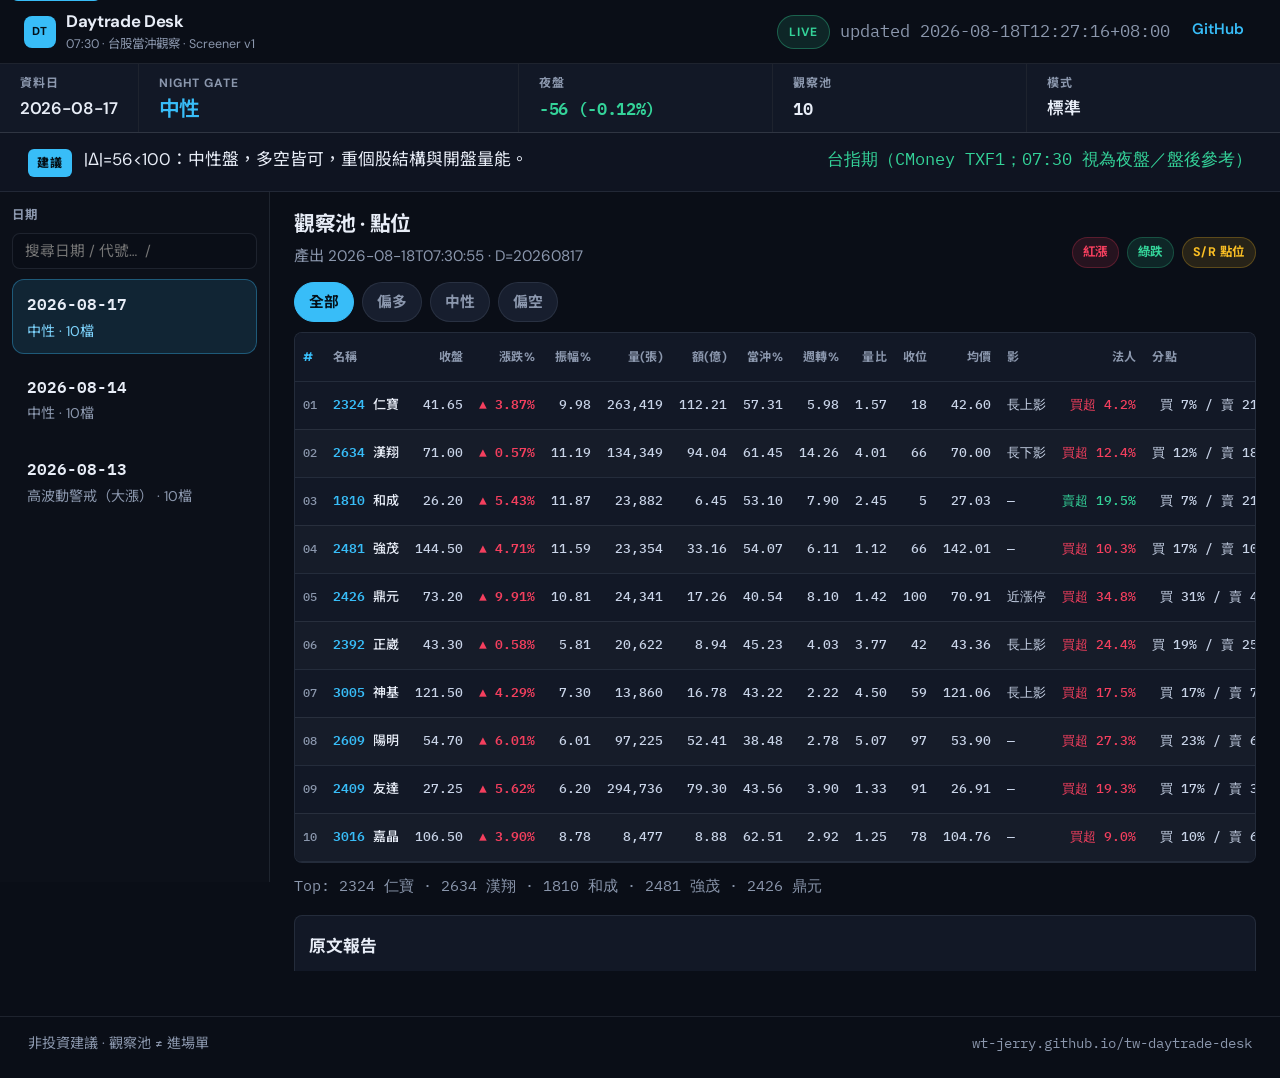
==== commit f623becc: "chore(desk): update tracker 2026-08-18 12:27:16" ====
--- a/index.html
+++ b/index.html
@@ -21,7 +21,7 @@
   <link rel="preconnect" href="https://fonts.googleapis.com" />
   <link rel="preconnect" href="https://fonts.gstatic.com" crossorigin />
   <link href="https://fonts.googleapis.com/css2?family=DM+Sans:ital,opsz,wght@0,9..40,400;0,9..40,500;0,9..40,600;0,9..40,700;1,9..40,500&family=IBM+Plex+Mono:wght@400;500;600&family=Noto+Sans+TC:wght@400;500;700&display=swap" rel="stylesheet" />
-  <link rel="stylesheet" href="assets/desk.css?v=6.6" />
+  <link rel="stylesheet" href="assets/desk.css?v=6.7" />
 </head>
 <body>
   <a class="skip" href="#content">跳至內容</a>
@@ -154,6 +154,6 @@
     <span class="mono">wt-jerry.github.io/tw-daytrade-desk</span>
   </footer>
 
-  <script src="assets/desk.js?v=6.6"></script>
+  <script src="assets/desk.js?v=6.7"></script>
 </body>
 </html>
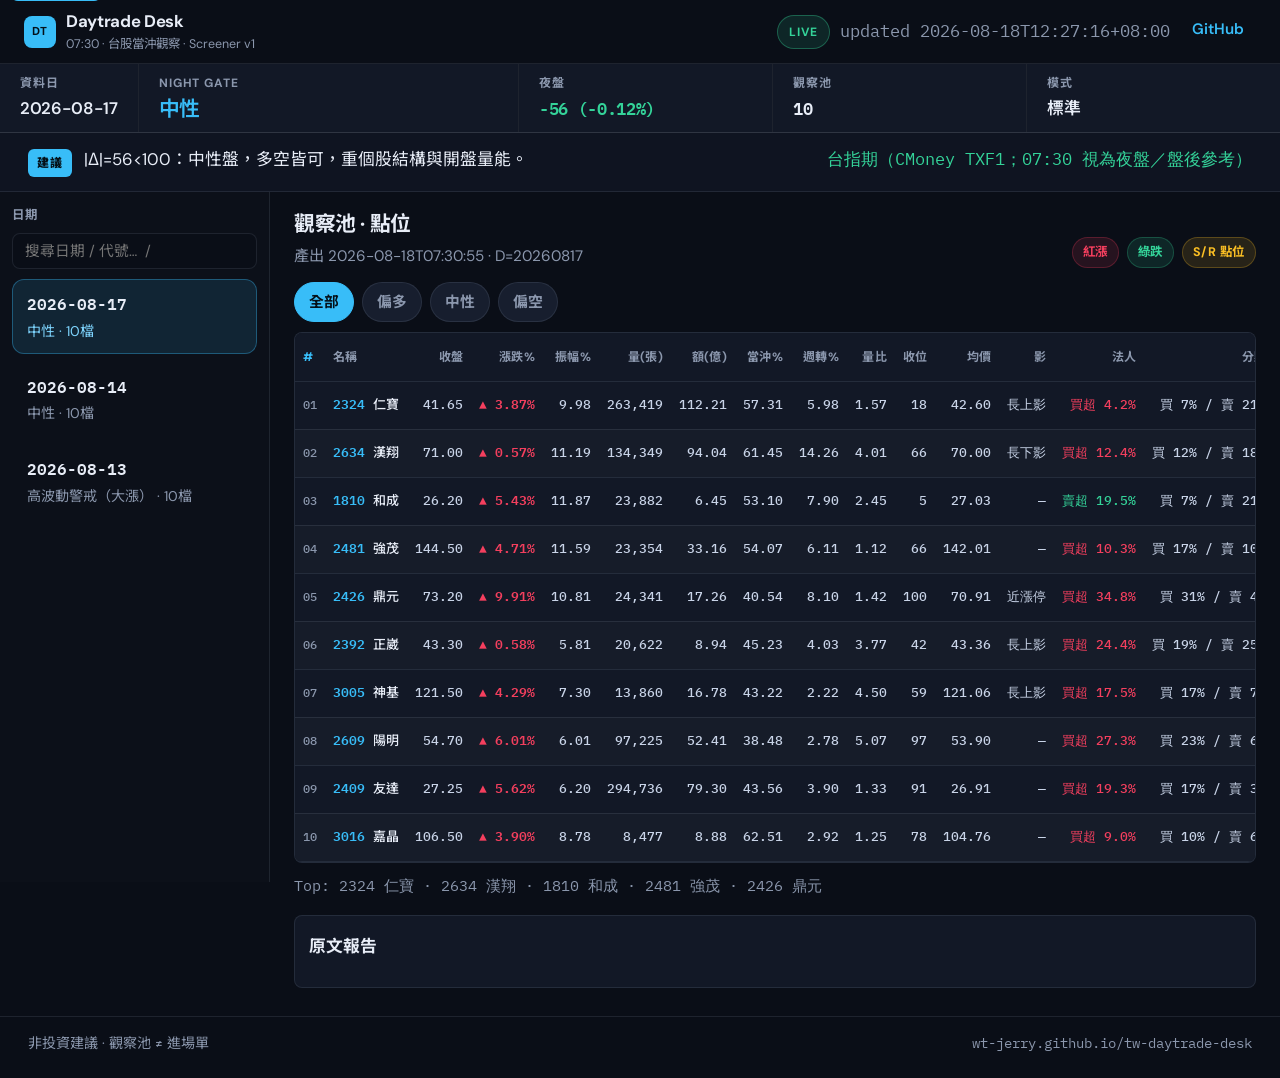
==== commit 3ec30bbc: "chore(desk): update tracker 2026-08-18 12:39:23" ====
--- a/index.html
+++ b/index.html
@@ -21,7 +21,7 @@
   <link rel="preconnect" href="https://fonts.googleapis.com" />
   <link rel="preconnect" href="https://fonts.gstatic.com" crossorigin />
   <link href="https://fonts.googleapis.com/css2?family=DM+Sans:ital,opsz,wght@0,9..40,400;0,9..40,500;0,9..40,600;0,9..40,700;1,9..40,500&family=IBM+Plex+Mono:wght@400;500;600&family=Noto+Sans+TC:wght@400;500;700&display=swap" rel="stylesheet" />
-  <link rel="stylesheet" href="assets/desk.css?v=6.7" />
+  <link rel="stylesheet" href="assets/desk.css?v=6.8" />
 </head>
 <body>
   <a class="skip" href="#content">跳至內容</a>
@@ -126,9 +126,9 @@
                 <th class="num" data-sort="volN">量比</th>
                 <th class="num" data-sort="posN">收位</th>
                 <th class="num" data-sort="vwapN">均價</th>
-                <th data-sort="wick">影</th>
+                <th class="num" data-sort="wick">影</th>
                 <th class="num" data-sort="instN">法人</th>
-                <th data-sort="broker">分點</th>
+                <th class="num" data-sort="broker">分點</th>
                 <th class="num" data-sort="scoreN">綜評分</th>
                 <th data-sort="bias">偏向</th>
                 <th class="sr num" data-sort="supportN">支撐</th>
@@ -154,6 +154,6 @@
     <span class="mono">wt-jerry.github.io/tw-daytrade-desk</span>
   </footer>
 
-  <script src="assets/desk.js?v=6.7"></script>
+  <script src="assets/desk.js?v=6.8"></script>
 </body>
 </html>
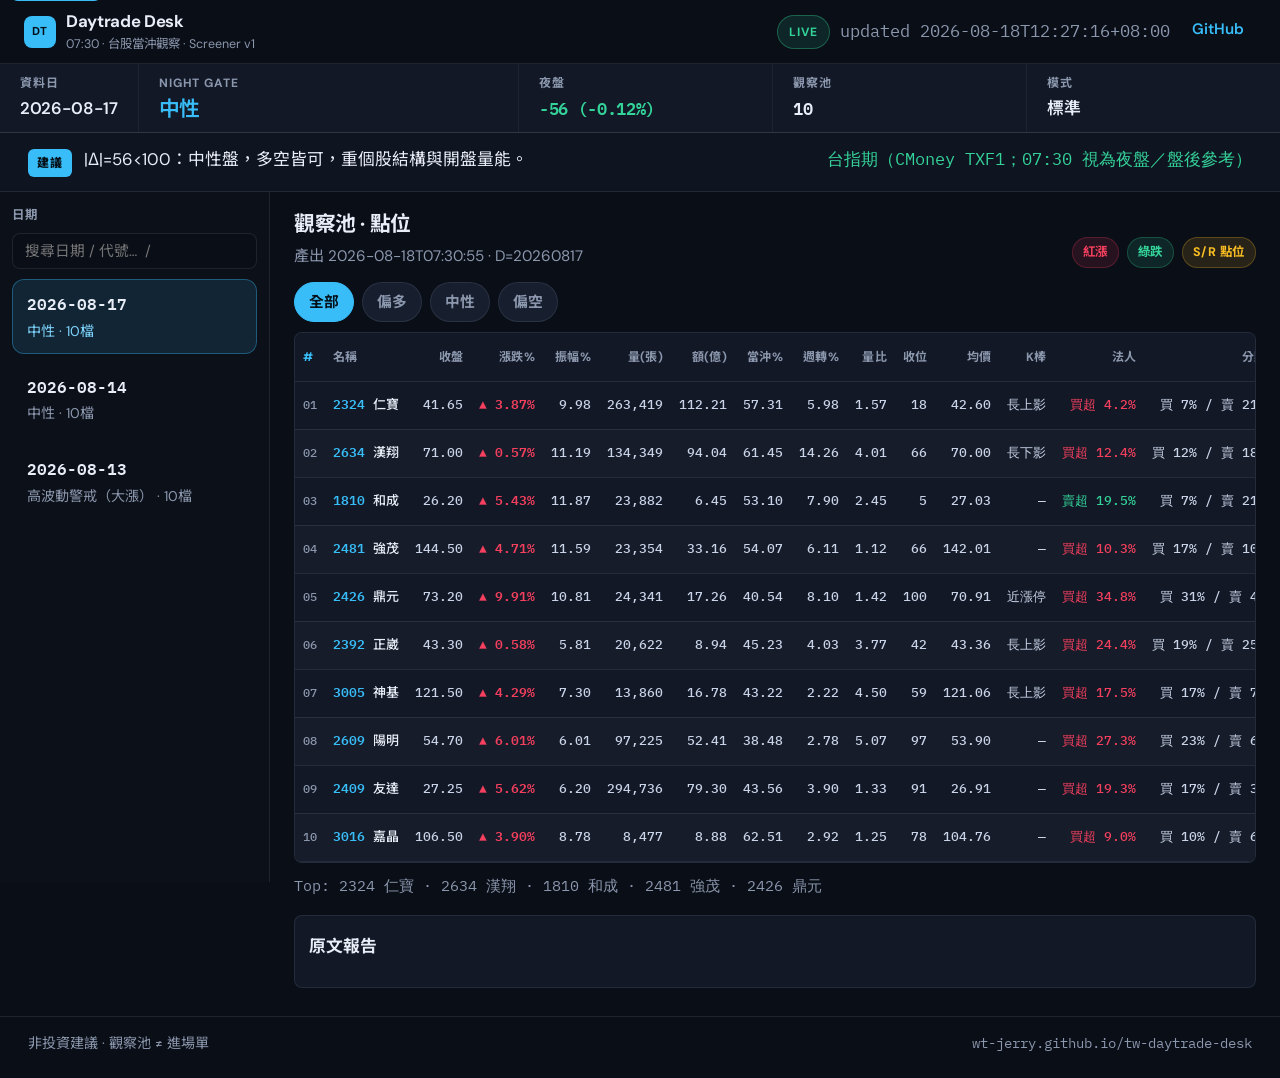
==== commit 147b8881: "chore(desk): update tracker 2026-08-18 12:45:21" ====
--- a/index.html
+++ b/index.html
@@ -21,7 +21,7 @@
   <link rel="preconnect" href="https://fonts.googleapis.com" />
   <link rel="preconnect" href="https://fonts.gstatic.com" crossorigin />
   <link href="https://fonts.googleapis.com/css2?family=DM+Sans:ital,opsz,wght@0,9..40,400;0,9..40,500;0,9..40,600;0,9..40,700;1,9..40,500&family=IBM+Plex+Mono:wght@400;500;600&family=Noto+Sans+TC:wght@400;500;700&display=swap" rel="stylesheet" />
-  <link rel="stylesheet" href="assets/desk.css?v=6.8" />
+  <link rel="stylesheet" href="assets/desk.css?v=6.9" />
 </head>
 <body>
   <a class="skip" href="#content">跳至內容</a>
@@ -126,7 +126,7 @@
                 <th class="num" data-sort="volN">量比</th>
                 <th class="num" data-sort="posN">收位</th>
                 <th class="num" data-sort="vwapN">均價</th>
-                <th class="num" data-sort="wick">影</th>
+                <th class="num" data-sort="wick">K棒</th>
                 <th class="num" data-sort="instN">法人</th>
                 <th class="num" data-sort="broker">分點</th>
                 <th class="num" data-sort="scoreN">綜評分</th>
@@ -154,6 +154,6 @@
     <span class="mono">wt-jerry.github.io/tw-daytrade-desk</span>
   </footer>
 
-  <script src="assets/desk.js?v=6.8"></script>
+  <script src="assets/desk.js?v=6.9"></script>
 </body>
 </html>
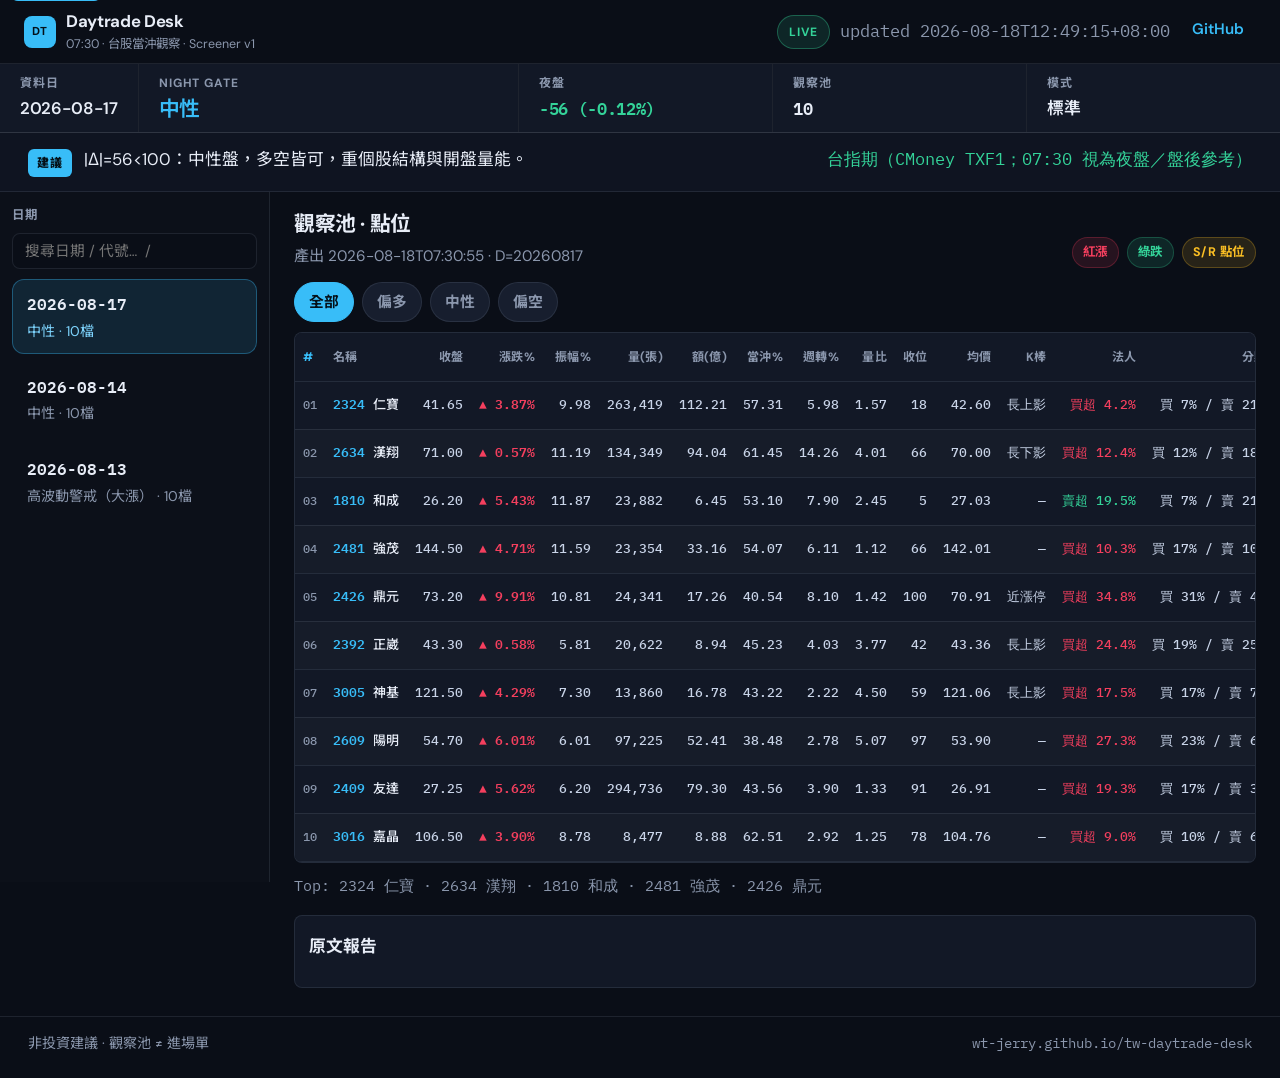
==== commit 579e3c05: "chore(desk): update tracker 2026-08-18 17:38:15" ====
--- a/index.html
+++ b/index.html
@@ -21,7 +21,7 @@
   <link rel="preconnect" href="https://fonts.googleapis.com" />
   <link rel="preconnect" href="https://fonts.gstatic.com" crossorigin />
   <link href="https://fonts.googleapis.com/css2?family=DM+Sans:ital,opsz,wght@0,9..40,400;0,9..40,500;0,9..40,600;0,9..40,700;1,9..40,500&family=IBM+Plex+Mono:wght@400;500;600&family=Noto+Sans+TC:wght@400;500;700&display=swap" rel="stylesheet" />
-  <link rel="stylesheet" href="assets/desk.css?v=6.9" />
+  <link rel="stylesheet" href="assets/desk.css?v=6.95" />
 </head>
 <body>
   <a class="skip" href="#content">跳至內容</a>
@@ -154,6 +154,6 @@
     <span class="mono">wt-jerry.github.io/tw-daytrade-desk</span>
   </footer>
 
-  <script src="assets/desk.js?v=6.9"></script>
+  <script src="assets/desk.js?v=6.95"></script>
 </body>
 </html>
